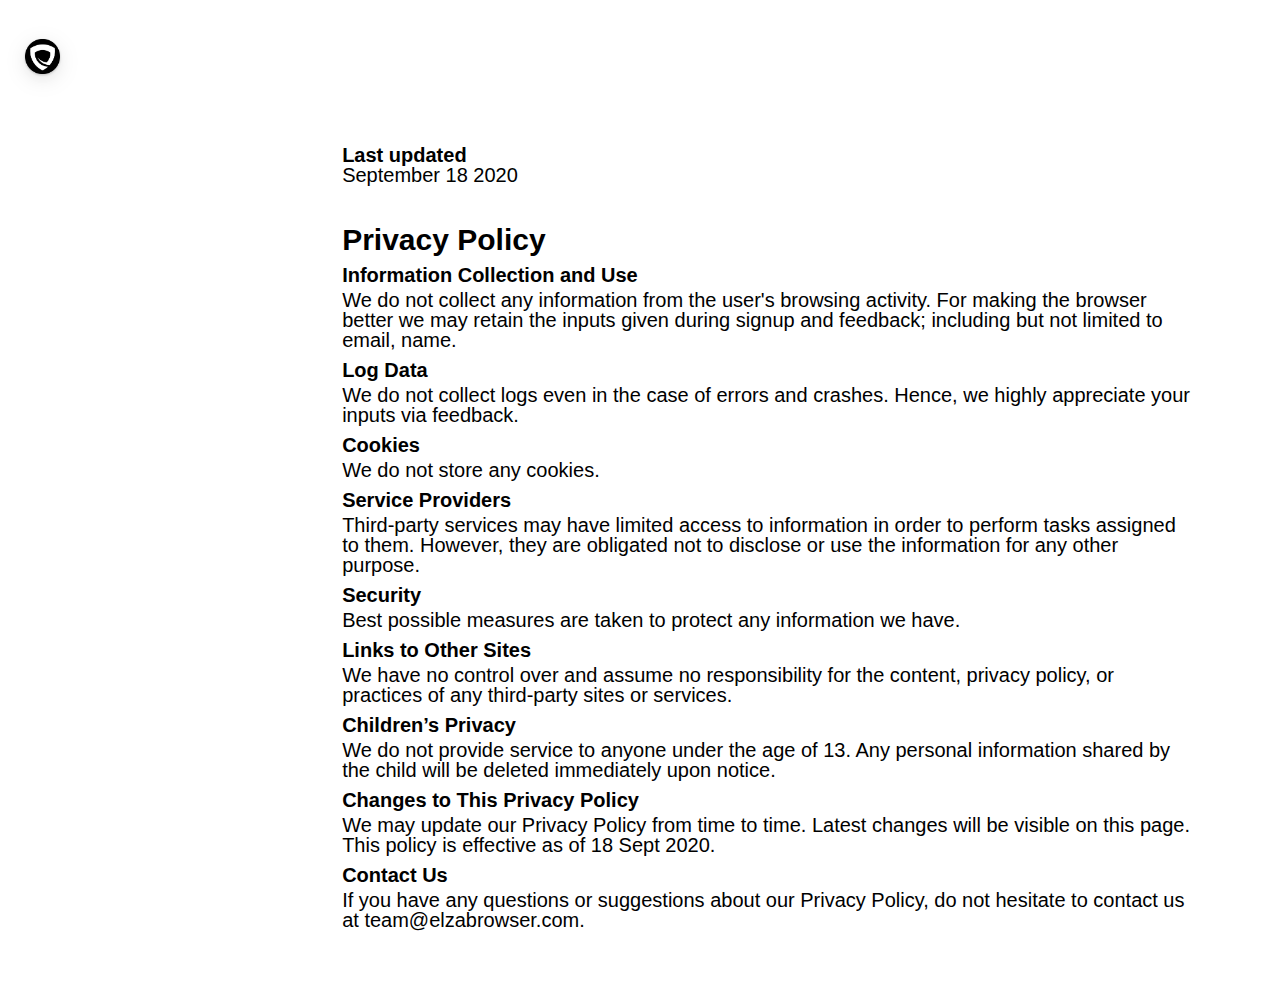
==== privacypolicy.html @ f08e011a "use webp, added privacy policy" ====
<!DOCTYPE html>
<html lang="en-us">

<head>
    <meta charset="utf-8">
    <meta http-equiv="x-ua-compatible" content="ie=edge">
    <meta name="viewport" content="width=device-width, initial-scale=1.0">
    <base target="_blank">

    <title class="pageTitle"></title>
    <meta name="description" content="Write a short tagline for your app.">

    <link rel="shortcut icon" href="">

    <!-- Smart App Banner -->

    <meta name="apple-itunes-app" content="app-id=1234793120">


    <link rel="stylesheet" href="https://use.fontawesome.com/releases/v5.6.3/css/all.css"
        integrity="sha384-UHRtZLI+pbxtHCWp1t77Bi1L4ZtiqrqD80Kn4Z8NTSRyMA2Fd33n5dQ8lWUE00s/" crossorigin="anonymous">
    <link rel="stylesheet" href="./assets/styles/main.css">
    <style>
        h4 {
            margin-bottom: 5px;
            margin-top: 10px;
        }
    </style>
</head>

<body class="subPageBody">
    <div class="headerBackground subPageHeaderBackground">
        <div class="container subPageContainer">
            <header>
                <div class="logo">
                    <div class="appIconShadow">


                        <a href="../" target="_self"><img class="headerIcon" src="./assets/elza-circle.webp"></a>

                        <div class="divider"></div>
                    </div>
                    <p class="headerName"></p>
                </div>
                <nav class="scroll">
                    <ul>

                    </ul>
                </nav>
            </header>
            <article class="page markdown-body">
                <p><strong>Last updated</strong><br />
                    September 18 2020</p>
                <br>
                <br>
                <h1 id="privacy-policy">Privacy Policy</h1>
                <h4> Information Collection and Use</h4>
                We do not collect any information from the user's browsing activity. For making the browser better we
                may retain the inputs given during signup and feedback; including but not limited to email, name.

                <h4> Log Data</h4>
                We do not collect logs even in the case of errors and crashes. Hence, we highly appreciate your inputs
                via feedback.

                <h4> Cookies</h4>
                We do not store any cookies.

                <h4> Service Providers</h4>
                Third-party services may have limited access to information in order to perform tasks assigned to them.
                However, they are obligated not to disclose or use the information for any other purpose.

                <h4> Security</h4>
                Best possible measures are taken to protect any information we have.

                <h4> Links to Other Sites</h4>
                We have no control over and assume no responsibility for the content, privacy policy, or practices of
                any third-party sites or services.

                <h4> Children’s Privacy</h4>
                We do not provide service to anyone under the age of 13. Any personal information shared by the child
                will be deleted immediately upon notice.

                <h4> Changes to This Privacy Policy</h4>
                We may update our Privacy Policy from time to time. Latest changes will be visible on this page. This
                policy is effective as of 18 Sept 2020.

                <h4> Contact Us</h4>
                If you have any questions or suggestions about our Privacy Policy, do not hesitate to contact us at
                team@elzabrowser.com.

            </article>
        </div>
        <script src="https://ajax.googleapis.com/ajax/libs/jquery/3.1.0/jquery.min.js"></script>




    </div>
</body>

</html>
---- assets/styles/main.css ----
html {
  font-size: 62.5%;
  line-height: 1;
}
body {
  font-size: 2rem;
  font-family: 'Roboto', sans-serif;
  letter-spacing: 5%;
  background-color: #fff;
}
.subPageBody {
  background-color: #fff;
}
h1 {
  font-size: 3rem;
}
h2 {
  font-size: 18px;
}
h3 {
  font-size: 2rem;
}
body {
  -webkit-font-smoothing: antialiased;
  -moz-osx-font-smoothing: grayscale;
  background-color: #fff;
}
a:link,
a:hover,
a:visited,
a:active {
  color: #1d63ea;
  text-decoration: none;
}
*,
*::before,
*::after {
  -webkit-box-sizing: border-box;
  -moz-box-sizing: border-box;
  box-sizing: border-box;
  margin: 0;
  padding: 0;
}
.imageWrapper {
  height: 600px;
  background: linear-gradient(rgba(29, 31, 32, 0.7), rgba(0, 0, 0, 0.9)),
    url('../background.webp');
  background-repeat: no-repeat;
  background-size: cover;
  background-position: top;
  border-radius: 0px 0px 40px 40px;
}
.headerBackground {
  height: 90px;
  background-color: rgba(0, 0, 0, 0.1);
}
@media only screen and (max-width: 768px) {
  .headerBackground {
    height: 80px;
  }
}
.subPageHeaderBackground {
  background-color: #fff;
}
.container {
  display: grid;
  margin: auto;
  max-width: 1230px;
  grid-template-columns: repeat(7, 1fr);
  grid-template-rows: 115px 600px auto auto;
  grid-column-gap: 30px;
  grid-template-areas: 'h h h h h h h h h h h h' 'p p p p p i i i i i i i' 'c c c c c c c c c c c c' 'f f f f f f f f f f f f';
}
.subPageContainer {
  grid-template-rows: 115px auto auto auto;
  background-color: #fff;
}
@media only screen and (max-width: 768px) {
  .container {
    grid-template-rows: 80px 811px auto auto;
  }
}
@media only screen and (max-width: 992px) {
  .container {
    grid-column-gap: 0px;
    grid-template-columns: 1;
    grid-template-rows: 115px auto auto auto auto;
    grid-template-areas: 'h h h h h h h h h h h h' 'i i i i i i i i i i i i' 'p p p p p p p p p p p p' 'c c c c c c c c c c c c' 'f f f f f f f f f f f f';
  }
}
.page {
  margin-top: 30px;
  margin-bottom: 70px;
  grid-column: 3/11;
}
@media only screen and (max-width: 768px) {
  .page {
    margin-top: 30px;
    margin-bottom: 70px;
    grid-column: 1/-1;
  }
}
header {
  grid-area: h;
  display: flex;
  margin-right: -15px;
}
.headerName {
  font-weight: 500;
}
.logo {
  display: flex;
  justify-content: flex-start;
  align-items: center;
  height: 115px;
  margin-right: 30px;
}
.logo > p {
  font-size: 18px;
  color: #fff;
  white-space: nowrap;
  display: flex;
  font-weight: 500;
  margin-left: 15px;
  margin-bottom: 0;
}
@media only screen and (max-width: 768px) {
  .logo {
    height: 80px;
    margin-right: 0px;
  }
  .logo > p {
    display: none;
  }
}
.headerIcon {
  width: 35px;
  height: 35px;
}
@media only screen and (max-width: 768px) {
  .divider {
    position: relative;
    min-width: 1px;
    max-width: 1px;
    background-color: rgba(127, 127, 127, 0.2);
    display: inline-block;
    margin-left: 15px;
  }
}
.scroll {
  display: flex;
  width: 100%;
  align-items: center;
  justify-content: flex-end;
  height: 115px;
  white-space: nowrap;
  overflow-x: auto;
  overflow-y: hidden;
  -webkit-overflow-scrolling: touch;
  -ms-overflow-style: -ms-autohiding-scrollbar;
}
@media only screen and (max-width: 768px) {
  .scroll {
    height: 80px;
    padding-top: 100px;
    padding-bottom: 100px;
    margin-top: -60px;
    justify-content: flex-start;
  }
}
.scroll::-webkit-scrollbar {
  display: none;
}
nav > ul {
  color: #fff;
  display: flex;
  list-style-type: none;
}
nav > ul li {
  padding-left: 30px;
}
@media only screen and (max-width: 768px) {
  nav > ul li {
    padding-left: 20px;
  }
}
nav > ul li:first-child {
  padding-left: 0px;
  padding-left: 15px;
}
nav > ul li:last-child {
  padding-right: 15px;
}
nav > ul li a:link,
nav > ul li a:visited {
  text-decoration: none;
  color: rgba(255, 255, 255, 0.6);
}
nav > ul li a:hover,
nav > ul li a:active {
  text-decoration: none;
  color: #fff;
}
.subPageHeaderBackground .logo > p {
  color: #000;
}
.subPageHeaderBackground nav > ul li a:link,
.subPageHeaderBackground nav > ul li a:visited {
  color: rgba(0, 0, 0, 0.6);
}
.subPageHeaderBackground nav > ul li a:hover,
.subPageHeaderBackground nav > ul li a:active {
  color: #000;
}
.appInfo {
  grid-area: i;
  display: flex;
  flex-wrap: wrap;
  padding-top: 67px;
  align-content: flex-start;
}
@media only screen and (min-width: 992px) {
  .appInfo {
    padding-left: 20px;
  }
}
@media only screen and (max-width: 992px) {
  .appInfo {
    padding-top: 50px;
    justify-content: center;
  }
}
.appIconShadow {
  display: flex;
  filter: drop-shadow(0px 5px 10px rgba(0, 0, 0, 0.1))
    drop-shadow(0px 1px 1px rgba(0, 0, 0, 0.2));
}
.appIconLarge {
  width: 80px;
  height: 80px;
  /*   -webkit-clip-path: url(#shape120);
  clip-path: url(#shape120); */
}
.appNamePriceContainer {
  display: flex;
  flex: 0 1 auto;
  flex-direction: column;
  align-items: start;
  justify-content: center;
  margin-left: 30px;
}
.appName {
  color: #fff;
  font-weight: 500;
  font-size: 30px;
  margin-bottom: 0;
}
.appPrice {
  color: #fff;
  font-weight: 300;
  margin-top: 5px;
  margin-bottom: 0;
}
@media only screen and (max-width: 768px) {
  .appNamePriceContainer {
    width: 100%;
    margin-left: 0px;
    align-items: center;
    justify-content: center;
  }
  .appName {
    font-size: 30px;
    margin-top: 30px;
    text-align: center;
  }
  .appPrice {
    margin-top: 13px;
    text-align: center;
    margin-top: 5px;
    margin-bottom: 0;
  }
}
.appDescriptionContainer {
  font-size: 1.8rem;
  font-weight: 100;
  width: 100%;
  align-items: flex-start;
  margin-top: 45px;
  flex: 0 1 auto;
  line-height: 1.5;
}
.appDescriptionContainer1 {
  font-size: 2rem;
  font-weight: normal;
  width: 100%;
  align-items: flex-start;
  flex: 0 1 auto;
  line-height: 1.5;
}
.appDescription {
  font-size: 22px;
  color: #fff;
  font-weight: 300;
  /*   text-align: center;
 */
}
@media only screen and (max-width: 992px) {
  .appDescription {
    font-size: 18px;
    font-weight: 300;

    text-align: center;
  }
  .earlyaccess {
    text-align: center;
  }
}
.downloadButtonsContainer {
  display: inline-block;
  margin-top: 42px;
  filter: drop-shadow(0px 5px 10px rgba(0, 0, 0, 0.1))
    drop-shadow(0px 1px 1px rgba(0, 0, 0, 0.2));
}
@media only screen and (max-width: 992px) {
  .downloadButtonsContainer {
    text-align: center;
  }
}
.playStore {
  height: 75px;
  margin-right: 24px;
}
@media only screen and (max-width: 992px) {
  .playStore {
    margin-right: 24px;
    margin-bottom: 0px;
  }
}
@media only screen and (max-width: 528px) {
  .playStore {
    margin-right: 0px;
    margin-bottom: 24px;
  }
}
.appStore {
  height: 75px;
}
.iphonePreview {
  grid-area: p;
  background-image: url('assets/black.png');
  background-size: 400px auto;
  background-repeat: no-repeat;
  margin-top: 30px;
}
.iphoneScreen {
  width: 100%;
  margin-right: 30px;
  margin-top: 30px;
}
.videoContainer {
  width: 349px;
  height: 755px;
  -webkit-clip-path: url(#screenMask);
  clip-path: url(#screenMask);
  margin-left: 26px;
  margin-top: 23px;
}
.videoContainer > video {
  width: 349px;
  height: 755px;
}
@media only screen and (max-width: 1070px) {
  .iphonePreview {
    background-size: 370px auto;
  }
  .iphoneScreen {
    width: 100%;
    margin: 0;
  }
  .videoContainer {
    width: 322px;
    height: 698px;
    margin-left: 24px;
    margin-top: 22px;
  }
  .videoContainer > video {
    width: 322px;
    height: 698px;
  }
}
@media only screen and (max-width: 992px) {
  .iphonePreview {
    display: flex;
    background-size: 260px auto;
    background-position: center 0;
    margin-top: 47px;
    justify-content: center;
    padding-bottom: 75px;
  }
  .iphoneScreen {
    width: 100%;
    margin: 0;
  }
  .videoContainer {
    width: 226px;
    height: 488px;
    margin-left: 0px;
    margin-top: 17px;
  }
  .videoContainer > video {
    width: 226px;
    height: 488px;
  }
}
.features {
  grid-area: c;
  display: flex;
  flex: 0 1 auto;
  align-content: flex-start;
  justify-content: flex-start;
  flex-grow: 1;
  flex-wrap: wrap;
  margin-top: 93px;
}
.feature {
  display: flex;
  padding-top: 63px;
  padding-left: 15px;
  padding-right: 15px;
  width: calc(100% / 3);
}
.feature:nth-child(-n + 3) {
  padding-top: 0px;
}
.feature:nth-child(3n) {
  padding-right: 0px;
}
.feature:nth-child(3n + 1) {
  padding-left: 0px;
}
.iconBack {
  color: #e6e6e6;
}
.iconTop {
  color: #1d63ea;
}
.socialIconBack {
  color: #e6e6e6;
}
.socialIconTop {
  color: #666;
}
.featureText {
  margin-left: 18px;
}
.featureText > h3 {
  color: #000;
}
.featureText > p {
  color: #666;
  margin-top: 8px;
  line-height: 1.5;
  font-weight: 300;
}
@media only screen and (max-width: 992px) {
  .features {
    flex-grow: 1;
    flex-direction: row;
    flex-wrap: wrap;
    margin-top: 11px;
  }
  .feature {
    display: flex;
    padding-top: 41px;
    padding-left: 15px;
    padding-right: 15px;
    width: 100%;
  }
  .feature:nth-child(-n + 3) {
    padding-top: 41px;
  }
  .feature:nth-child(1) {
    padding-top: 0px;
  }
  .feature:nth-child(3n) {
    padding-right: 15px;
  }
  .feature:nth-child(3n + 1) {
    padding-left: 15px;
  }
}
@media only screen and (max-width: 375px) {
  .features {
    flex-grow: 1;
    flex-direction: row;
    flex-wrap: wrap;
    margin-top: 11px;
  }
  .feature {
    display: flex;
    padding-top: 41px;
    padding-left: 0px;
    padding-right: 0px;
    width: 100%;
  }
  .feature:nth-child(-n + 3) {
    padding-top: 41px;
  }
  .feature:nth-child(1) {
    padding-top: 0px;
  }
  .feature:nth-child(3n) {
    padding-right: 0px;
  }
  .feature:nth-child(3n + 1) {
    padding-left: 0px;
  }
}
footer {
  grid-area: f;
  display: flex;
  flex-wrap: wrap;
  justify-content: center;
}
.footerText {
  color: #666;
  display: block;
  line-height: 1.5;
  width: 100%;
  text-align: center;
  padding-top: 30px;
  padding-bottom: 30px;
}
.footerIcons {
  padding-bottom: 30px;
  display: flex;
  flex: 0 0 100%;
  justify-content: center;
}
.footerLinks {
  display: flex;
  text-align: center;
  padding-bottom: 70px;
}
.footerLinks a {
  margin-right: 30px;
}
.footerLinks a:last-child {
  margin-right: 0px;
}
@media only screen and (max-width: 768px) {
  .footerLinks {
    flex-direction: column;
  }
  .footerLinks a {
    justify-content: stretch;
    margin-right: 0px;
    margin-top: 20px;
  }
  .footerLinks a:first-child {
    margin-top: 0px;
  }
}
@media only screen and (max-width: 992px) {
  .footerText {
    color: #666;
    display: block;
    line-height: 1.5;
    width: 100%;
    text-align: center;
    padding-top: 54px;
    padding-bottom: 61px;
  }
  .footerIcons {
    padding-bottom: 70px;
    display: flex;
  }
}
.hidden {
  display: none;
}
/*****************************************/

.download {
  color: floralwhite !important;
  width: 100px;
  height: 50px;
  font-size: 25px;
  border-radius: 7px;
  background-color: rgba(0, 0, 0, 0.7);
}
.search-container {
  background-color: #fff;
  position: relative;
  border-radius: 34px;
  padding: 3px 50px 3px 10px;
  border: 0px solid red;
}
.emailerror {
  border: 2px solid red;
}
.search-box {
  background-color: transparent;
  outline: none;
  height: 30px;
  font-size: 12px;
  border: 0;
  width: 100%;
  letter-spacing: 2px;
  padding-left: 10px;
  padding-right: 110px;
}
.search-button {
  font-weight: 100;
  font-size: 12px;
  position: absolute;
  right: 4px;
  top: 4px;
  letter-spacing: 2px;
  background-color: rgb(0, 0, 0);
  border-radius: 50px;
  border: 0;
  color: #fff;
  width: 130px;
  height: 32px;
  outline: none !important;
}
button:focus {
  outline: none !important;
}
.os {
  color: floralwhite;
  letter-spacing: 1px;
  font-size: 10px;
  font-weight: 300;
  text-align: center;
  margin-top: 5px;
  font-family: 'Roboto';
}
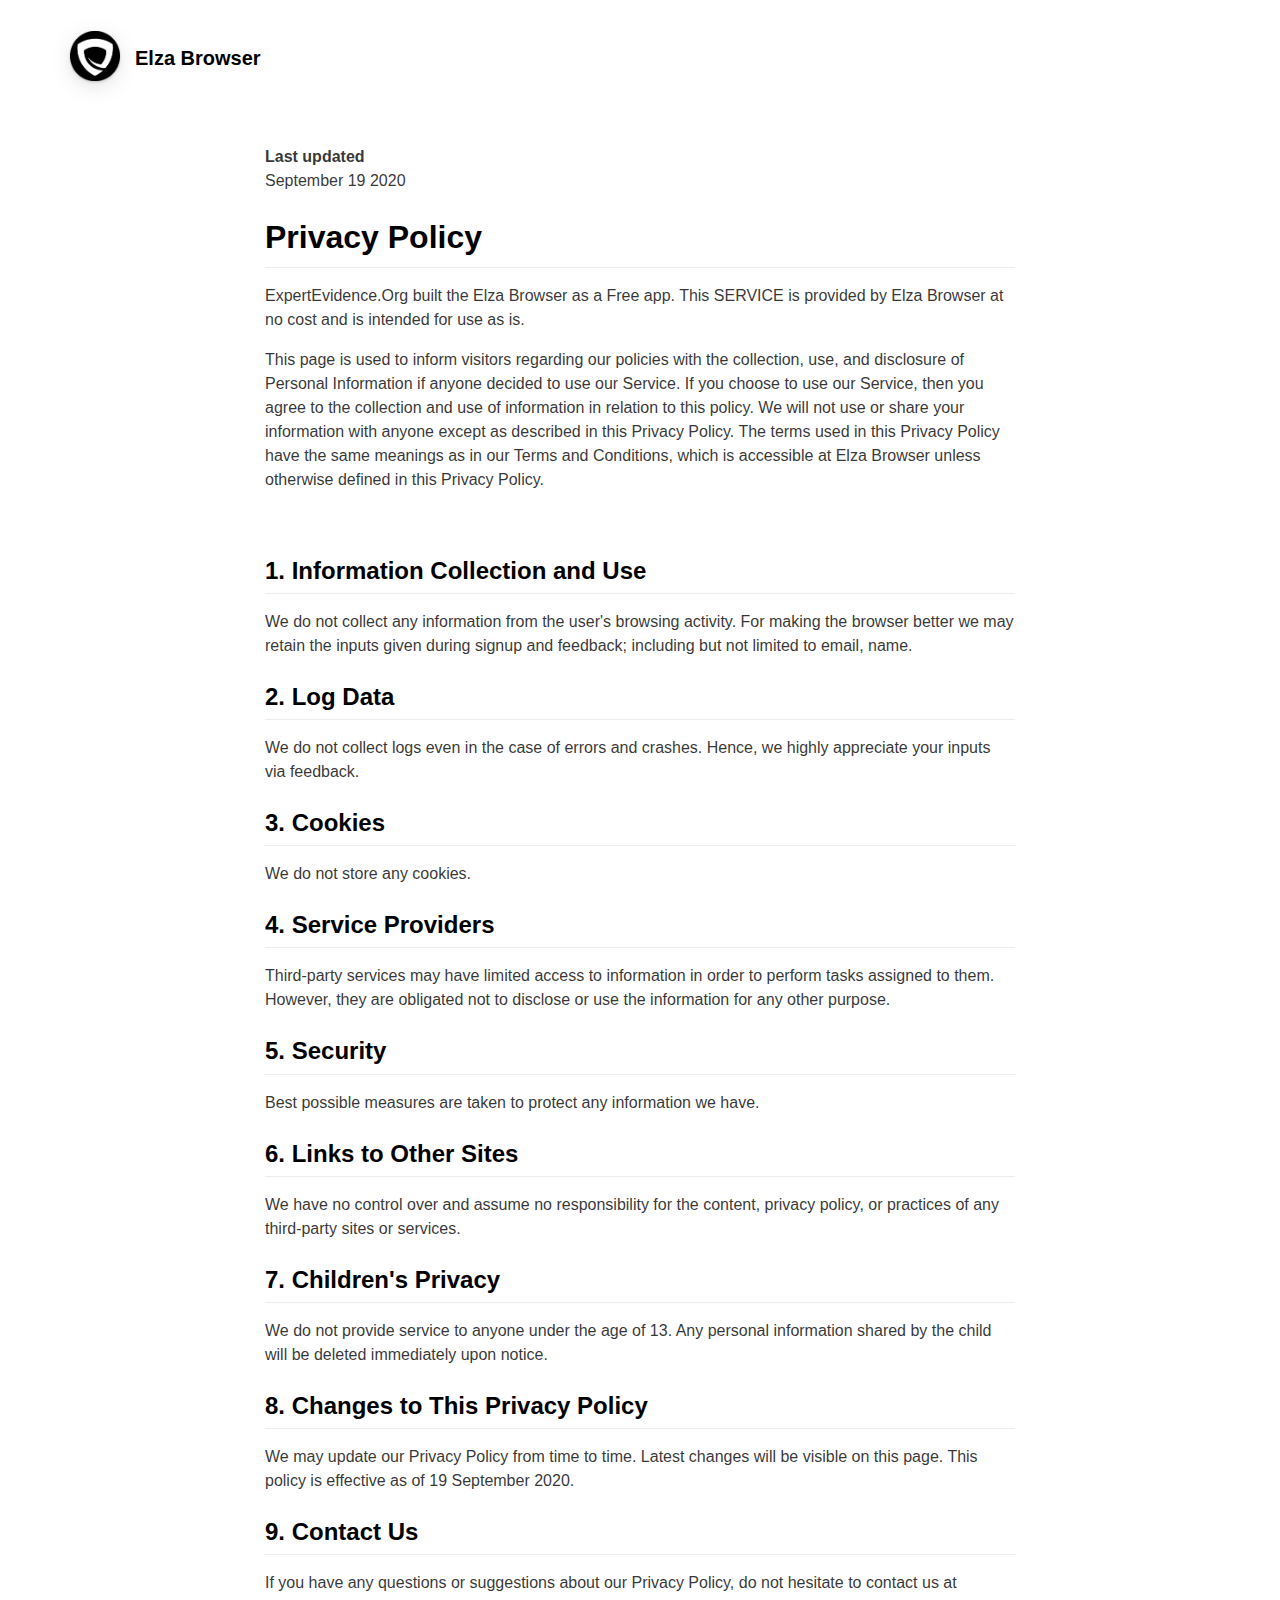
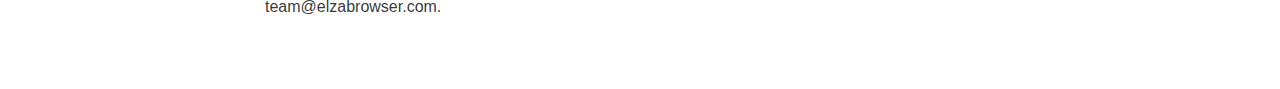
==== commit c1049ad5: "added privacy policy" ====
--- a/privacypolicy.html
+++ b/privacypolicy.html
@@ -1,31 +1,379 @@
 <!DOCTYPE html>
-<html lang="en-us">
+<html style lang="en-us">
 
 <head>
     <meta charset="utf-8">
     <meta http-equiv="x-ua-compatible" content="ie=edge">
     <meta name="viewport" content="width=device-width, initial-scale=1.0">
-    <base target="_blank">
-
-    <title class="pageTitle"></title>
+    <title class="pageTitle">Elza Browser</title>
     <meta name="description" content="Write a short tagline for your app.">
-
-    <link rel="shortcut icon" href="">
-
     <!-- Smart App Banner -->
-
     <meta name="apple-itunes-app" content="app-id=1234793120">
-
-
-    <link rel="stylesheet" href="https://use.fontawesome.com/releases/v5.6.3/css/all.css"
-        integrity="sha384-UHRtZLI+pbxtHCWp1t77Bi1L4ZtiqrqD80Kn4Z8NTSRyMA2Fd33n5dQ8lWUE00s/" crossorigin="anonymous">
-    <link rel="stylesheet" href="./assets/styles/main.css">
     <style>
-        h4 {
-            margin-bottom: 5px;
-            margin-top: 10px;
+        @keyframes fa-spin {
+            0% {
+                transform: rotate(0deg)
+            }
+
+            to {
+                transform: rotate(1turn)
+            }
         }
     </style>
+    <style></style>
+    <style></style>
+    <style>
+        html {
+            font-size: 62.5%;
+            font-family: -apple-system, BlinkMacSystemFont, "Segoe UI", Roboto, Helvetica, Arial, sans-serif, "Apple Color Emoji", "Segoe UI Emoji", "Segoe UI Symbol";
+            line-height: 1
+        }
+
+        body {
+            font-size: 2rem
+        }
+
+        .subPageBody {
+            background-color: #fff
+        }
+
+        body {
+            -webkit-font-smoothing: antialiased;
+            -moz-osx-font-smoothing: grayscale
+        }
+
+        a:link,
+        a:hover,
+        a:visited,
+        a:active {
+            color: #1d63ea;
+            text-decoration: none
+        }
+
+        *,
+        *::before,
+        *::after {
+            -webkit-box-sizing: border-box;
+            -moz-box-sizing: border-box;
+            box-sizing: border-box;
+            margin: 0;
+            padding: 0
+        }
+
+        .headerBackground {
+            height: 115px
+        }
+
+        @media only screen and (max-width:768px) {
+            .headerBackground {
+                height: 80px
+            }
+        }
+
+        .subPageHeaderBackground {
+            background-color: #fff
+        }
+
+        .container {
+            display: grid;
+            margin: auto;
+            max-width: 1170px;
+            padding-left: 15px;
+            padding-right: 15px;
+            grid-template-columns: repeat(12, 1fr);
+            grid-column-gap: 30px;
+            grid-template-areas: "h h h h h h h h h h h h""p p p p p i i i i i i i""c c c c c c c c c c c c""f f f f f f f f f f f f"
+        }
+
+        .subPageContainer {
+            grid-template-rows: 115px auto auto auto;
+            background-color: #fff
+        }
+
+        @media only screen and (max-width:768px) {
+            .container {
+                grid-template-rows: 80px 811px auto auto
+            }
+        }
+
+        @media only screen and (max-width:992px) {
+            .container {
+                grid-column-gap: 0px;
+                grid-template-rows: 115px auto auto auto auto;
+                grid-template-areas: "h h h h h h h h h h h h""i i i i i i i i i i i i""p p p p p p p p p p p p""c c c c c c c c c c c c""f f f f f f f f f f f f"
+            }
+        }
+
+        .page {
+            margin-top: 30px;
+            margin-bottom: 70px;
+            grid-column: 3/11
+        }
+
+        @media only screen and (max-width:768px) {
+            .page {
+                margin-top: 30px;
+                margin-bottom: 70px;
+                grid-column: 1/-1
+            }
+        }
+
+        header {
+            grid-area: h;
+            display: flex;
+            margin-right: -15px
+        }
+
+        .logo {
+            display: flex;
+            justify-content: flex-start;
+            align-items: center;
+            height: 115px;
+            margin-right: 30px
+        }
+
+        .logo>p {
+            white-space: nowrap;
+            display: flex;
+            font-weight: bold;
+            margin-left: 15px
+        }
+
+        @media only screen and (max-width:768px) {
+            .logo {
+                height: 80px;
+                margin-right: 0px
+            }
+
+            .logo>p {
+                display: none
+            }
+        }
+
+        .headerIcon {
+            width: 50px;
+            height: 50px;
+            -webkit-clip-path: url(#shape);
+            clip-path: url(#shape)
+        }
+
+        @media only screen and (max-width:768px) {
+            .divider {
+                position: relative;
+                min-width: 1px;
+                max-width: 1px;
+                background-color: rgba(127, 127, 127, 0.2);
+                display: inline-block;
+                margin-left: 15px
+            }
+        }
+
+        .scroll {
+            display: flex;
+            width: 100%;
+            align-items: center;
+            justify-content: flex-end;
+            height: 115px;
+            white-space: nowrap;
+            overflow-x: auto;
+            overflow-y: hidden;
+            -webkit-overflow-scrolling: touch;
+            -ms-overflow-style: -ms-autohiding-scrollbar
+        }
+
+        @media only screen and (max-width:768px) {
+            .scroll {
+                height: 80px;
+                padding-top: 100px;
+                padding-bottom: 100px;
+                margin-top: -60px;
+                justify-content: flex-start
+            }
+        }
+
+        .scroll::-webkit-scrollbar {
+            display: none
+        }
+
+        nav>ul {
+            color: #fff;
+            display: flex;
+            list-style-type: none
+        }
+
+        nav>ul li {
+            padding-left: 30px
+        }
+
+        @media only screen and (max-width:768px) {
+            nav>ul li {
+                padding-left: 20px
+            }
+        }
+
+        nav>ul li:first-child {
+            padding-left: 0px;
+            padding-left: 15px
+        }
+
+        nav>ul li:last-child {
+            padding-right: 15px
+        }
+
+        nav>ul li a:link,
+        nav>ul li a:visited {
+            text-decoration: none;
+            color: rgba(255, 255, 255, 0.6)
+        }
+
+        nav>ul li a:hover,
+        nav>ul li a:active {
+            text-decoration: none;
+            color: #fff
+        }
+
+        .subPageHeaderBackground .logo>p {
+            color: #000
+        }
+
+        .subPageHeaderBackground nav>ul li a:link,
+        .subPageHeaderBackground nav>ul li a:visited {
+            color: rgba(0, 0, 0, 0.6)
+        }
+
+        .subPageHeaderBackground nav>ul li a:hover,
+        .subPageHeaderBackground nav>ul li a:active {
+            color: #000
+        }
+
+        .appIconShadow {
+            display: flex;
+            filter: drop-shadow(0px 5px 10px rgba(0, 0, 0, 0.1)) drop-shadow(0px 1px 1px rgba(0, 0, 0, 0.2))
+        }
+
+        .markdown-body h1,
+        .markdown-body h2,
+        .markdown-body h3 {
+            color: #000
+        }
+
+        .markdown-body {
+            -ms-text-size-adjust: 100%;
+            -webkit-text-size-adjust: 100%;
+            color: rgba(0, 0, 0, 0.8);
+            font-family: -apple-system, BlinkMacSystemFont, "Segoe UI", Roboto, Helvetica, Arial, sans-serif, "Apple Color Emoji", "Segoe UI Emoji", "Segoe UI Symbol";
+            font-size: 16px;
+            line-height: 1.5;
+            word-wrap: break-word
+        }
+
+        .markdown-body h1 {
+            margin: .67em 0
+        }
+
+        .markdown-body * {
+            box-sizing: border-box
+        }
+
+        .markdown-body strong {
+            font-weight: 600
+        }
+
+        .markdown-body table {
+            border-collapse: collapse;
+            border-spacing: 0
+        }
+
+        .markdown-body:before {
+            content: "";
+            display: table
+        }
+
+        .markdown-body:after {
+            clear: both;
+            content: "";
+            display: table
+        }
+
+        .markdown-body>:first-child {
+            margin-top: 0 !important
+        }
+
+        .markdown-body>:last-child {
+            margin-bottom: 0 !important
+        }
+
+        .markdown-body ol,
+        .markdown-body p,
+        .markdown-body table,
+        .markdown-body ul {
+            margin-bottom: 16px;
+            margin-top: 0
+        }
+
+        .markdown-body h1,
+        .markdown-body h2,
+        .markdown-body h3 {
+            font-weight: 600;
+            line-height: 1.25;
+            margin-bottom: 16px;
+            margin-top: 24px
+        }
+
+        .markdown-body h1 {
+            font-size: 2em
+        }
+
+        .markdown-body h1,
+        .markdown-body h2 {
+            border-bottom: 1px solid #eaecef;
+            padding-bottom: .3em
+        }
+
+        .markdown-body h2 {
+            font-size: 1.5em
+        }
+
+        .markdown-body h3 {
+            font-size: 1.25em
+        }
+
+        .markdown-body ol,
+        .markdown-body ul {
+            padding-left: 2em
+        }
+
+        .markdown-body li+li {
+            margin-top: .25em
+        }
+
+        .markdown-body table {
+            display: block;
+            overflow: auto;
+            width: 100%
+        }
+
+        .markdown-body table th {
+            font-weight: 600
+        }
+
+        .markdown-body table td,
+        .markdown-body table th {
+            border: 1px solid #dfe2e5;
+            padding: 6px 13px
+        }
+
+        .markdown-body table tr {
+            background-color: #fff;
+            border-top: 1px solid #c6cbd1
+        }
+
+        .markdown-body table tr:nth-child(2n) {
+            background-color: #f6f8fa
+        }
+    </style>
+    <link rel="shortcut icon" href="./assets/elza-circle.webp">
+    <link rel="canonical" href="https://emilbaehr.github.io/automatic-app-landing-page/privacypolicy/">
 </head>
 
 <body class="subPageBody">
@@ -34,67 +382,75 @@
             <header>
                 <div class="logo">
                     <div class="appIconShadow">
-
-
-                        <a href="../" target="_self"><img class="headerIcon" src="./assets/elza-circle.webp"></a>
-
+                        <svg width="0" height="0">
+                            <defs>
+                                <clippath id="shape">
+                                    <path id="shape" class="cls-1"
+                                        d="M6181.23,233.709v-1.792c0-.5-0.02-1-0.02-1.523a24.257,24.257,0,0,0-.28-3.3,11.207,11.207,0,0,0-1.04-3.132,10.683,10.683,0,0,0-1.95-2.679,10.384,10.384,0,0,0-2.68-1.943,10.806,10.806,0,0,0-3.13-1.038,19.588,19.588,0,0,0-3.3-.285c-0.5-.017-1-0.017-1.52-0.017h-22.39c-0.51,0-1.01.017-1.53,0.017a24.041,24.041,0,0,0-3.3.285,11.009,11.009,0,0,0-3.13,1.038,10.491,10.491,0,0,0-4.62,4.622,10.893,10.893,0,0,0-1.04,3.132,19.2,19.2,0,0,0-.28,3.3c-0.02.5-.02,1-0.02,1.523v22.392c0,0.5.02,1,.02,1.524a24.257,24.257,0,0,0,.28,3.3,10.9,10.9,0,0,0,1.04,3.132,10.491,10.491,0,0,0,4.62,4.622,11.04,11.04,0,0,0,3.13,1.038,19.891,19.891,0,0,0,3.3.285c0.51,0.017,1.01.017,1.53,0.017h22.39c0.5,0,1-.017,1.52-0.017a24.221,24.221,0,0,0,3.3-.285,10.836,10.836,0,0,0,3.13-1.038,10.408,10.408,0,0,0,2.68-1.943,10.683,10.683,0,0,0,1.95-2.679,11.217,11.217,0,0,0,1.04-3.132,20.257,20.257,0,0,0,.28-3.3c0.02-.5.02-1,0.02-1.524v-20.6h0Z"
+                                        transform="translate(-6131 -218)"></path>
+                                </clippath>
+                            </defs>
+                        </svg>
+                        <a href="https://emilbaehr.github.io/automatic-app-landing-page/" target="_self"><img
+                                class="headerIcon" src="./assets/elza-circle.webp"></a>
                         <div class="divider"></div>
                     </div>
-                    <p class="headerName"></p>
+                    <p class="headerName">Elza Browser</p>
                 </div>
                 <nav class="scroll">
                     <ul>
-
+                        <!--   <li><a href="https://emilbaehr.github.io/automatic-app-landing-page/changelog/"
+                                target="_self">What's New</a></li>
+                        <li><a href="https://emilbaehr.com/">Press Kit</a></li> -->
                     </ul>
                 </nav>
             </header>
             <article class="page markdown-body">
-                <p><strong>Last updated</strong><br />
-                    September 18 2020</p>
-                <br>
-                <br>
+                <p><strong>Last updated</strong><br>
+                    September 19 2020</p>
                 <h1 id="privacy-policy">Privacy Policy</h1>
-                <h4> Information Collection and Use</h4>
-                We do not collect any information from the user's browsing activity. For making the browser better we
-                may retain the inputs given during signup and feedback; including but not limited to email, name.
-
-                <h4> Log Data</h4>
-                We do not collect logs even in the case of errors and crashes. Hence, we highly appreciate your inputs
-                via feedback.
-
-                <h4> Cookies</h4>
-                We do not store any cookies.
-
-                <h4> Service Providers</h4>
-                Third-party services may have limited access to information in order to perform tasks assigned to them.
-                However, they are obligated not to disclose or use the information for any other purpose.
-
-                <h4> Security</h4>
-                Best possible measures are taken to protect any information we have.
-
-                <h4> Links to Other Sites</h4>
-                We have no control over and assume no responsibility for the content, privacy policy, or practices of
-                any third-party sites or services.
-
-                <h4> Children’s Privacy</h4>
-                We do not provide service to anyone under the age of 13. Any personal information shared by the child
-                will be deleted immediately upon notice.
-
-                <h4> Changes to This Privacy Policy</h4>
-                We may update our Privacy Policy from time to time. Latest changes will be visible on this page. This
-                policy is effective as of 18 Sept 2020.
-
-                <h4> Contact Us</h4>
-                If you have any questions or suggestions about our Privacy Policy, do not hesitate to contact us at
-                team@elzabrowser.com.
-
+                <p>ExpertEvidence.Org built the Elza Browser as a Free app. This SERVICE is provided by Elza Browser at
+                    no cost and is intended for use as is.</p>
+                <p>This page is used to inform visitors regarding our policies with the collection, use, and disclosure
+                    of Personal Information if anyone decided to use our Service.
+                    If you choose to use our Service, then you agree to the collection and use of information in
+                    relation to this policy. We will not use or share your information with anyone except as described
+                    in this Privacy Policy. The terms used in this Privacy Policy have the same meanings as in our Terms
+                    and Conditions, which is accessible at Elza Browser unless otherwise defined in this Privacy Policy.
+                </p>
+                <p><br></p>
+                <h2>1. Information Collection and Use</h2>
+                <p>We do not collect any information from the user's browsing activity. For making the browser better we
+                    may retain the inputs given during signup and feedback; including but not limited to email, name.
+                </p>
+                <!-- <h3 id="11-information-from-third-parties">1.1 Information from third parties</h3>
+                <ul>
+                    <li></li>
+                </ul> -->
+                <h2>2. Log Data</h2>
+                <p>We do not collect logs even in the case of errors and crashes. Hence, we highly appreciate your
+                    inputs via feedback.</p>
+                <h2>3. Cookies</h2>
+                <p>We do not store any cookies.</p>
+                <h2>4. Service Providers</h2>
+                <p>Third-party services may have limited access to information in order to perform tasks assigned to
+                    them. However, they are obligated not to disclose or use the information for any other purpose.</p>
+                <h2>5. Security</h2>
+                <p>Best possible measures are taken to protect any information we have.</p>
+                <h2>6. Links to Other Sites</h2>
+                <p>We have no control over and assume no responsibility for the content, privacy policy, or practices of
+                    any third-party sites or services.</p>
+                <h2>7. Children's Privacy</h2>
+                <p>We do not provide service to anyone under the age of 13. Any personal information shared by the child
+                    will be deleted immediately upon notice.</p>
+                <h2>8. Changes to This Privacy Policy</h2>
+                <p>We may update our Privacy Policy from time to time. Latest changes will be visible on this page. This
+                    policy is effective as of 19 September 2020.</p>
+                <h2>9. Contact Us</h2>
+                <p>If you have any questions or suggestions about our Privacy Policy, do not hesitate to contact us at
+                    team@elzabrowser.com.</p>
             </article>
         </div>
-        <script src="https://ajax.googleapis.com/ajax/libs/jquery/3.1.0/jquery.min.js"></script>
-
-
-
-
     </div>
 </body>
 
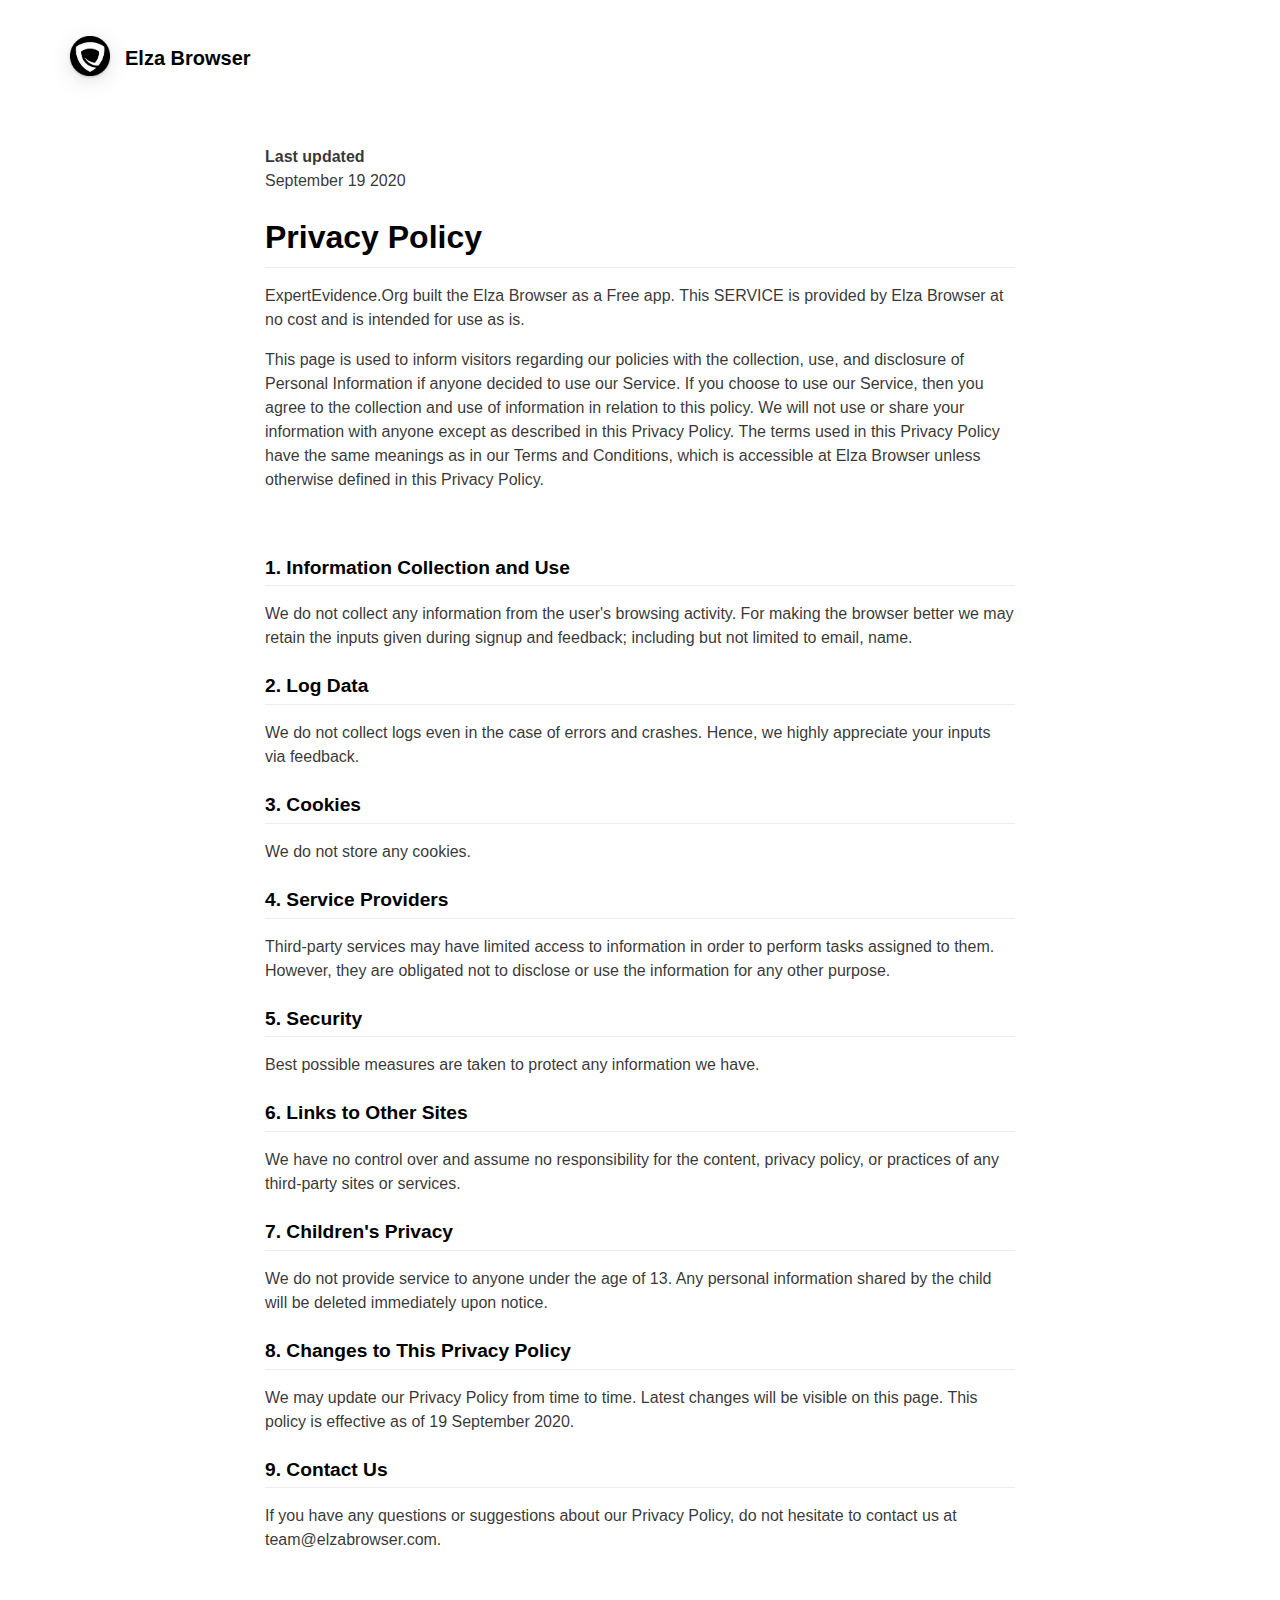
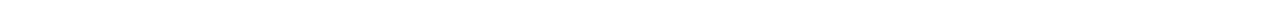
==== commit eb47e6cb: "added privacy policy" ====
--- a/privacypolicy.html
+++ b/privacypolicy.html
@@ -151,10 +151,8 @@
         }
 
         .headerIcon {
-            width: 50px;
-            height: 50px;
-            -webkit-clip-path: url(#shape);
-            clip-path: url(#shape)
+            width: 40px;
+            height: 40px;
         }
 
         @media only screen and (max-width:768px) {
@@ -331,7 +329,7 @@
         }
 
         .markdown-body h2 {
-            font-size: 1.5em
+            font-size: 1.2em
         }
 
         .markdown-body h3 {
@@ -373,7 +371,7 @@
         }
     </style>
     <link rel="shortcut icon" href="./assets/elza-circle.webp">
-    <link rel="canonical" href="https://emilbaehr.github.io/automatic-app-landing-page/privacypolicy/">
+    <link rel="canonical" href="/">
 </head>
 
 <body class="subPageBody">
@@ -391,17 +389,16 @@
                                 </clippath>
                             </defs>
                         </svg>
-                        <a href="https://emilbaehr.github.io/automatic-app-landing-page/" target="_self"><img
-                                class="headerIcon" src="./assets/elza-circle.webp"></a>
+                        <a href="/" target="_self"><img class="headerIcon" src="./assets/elza-circle.webp"></a>
                         <div class="divider"></div>
                     </div>
                     <p class="headerName">Elza Browser</p>
                 </div>
                 <nav class="scroll">
                     <ul>
-                        <!--   <li><a href="https://emilbaehr.github.io/automatic-app-landing-page/changelog/"
+                        <!--   <li><a href=""
                                 target="_self">What's New</a></li>
-                        <li><a href="https://emilbaehr.com/">Press Kit</a></li> -->
+                        <li><a href="">Press Kit</a></li> -->
                     </ul>
                 </nav>
             </header>
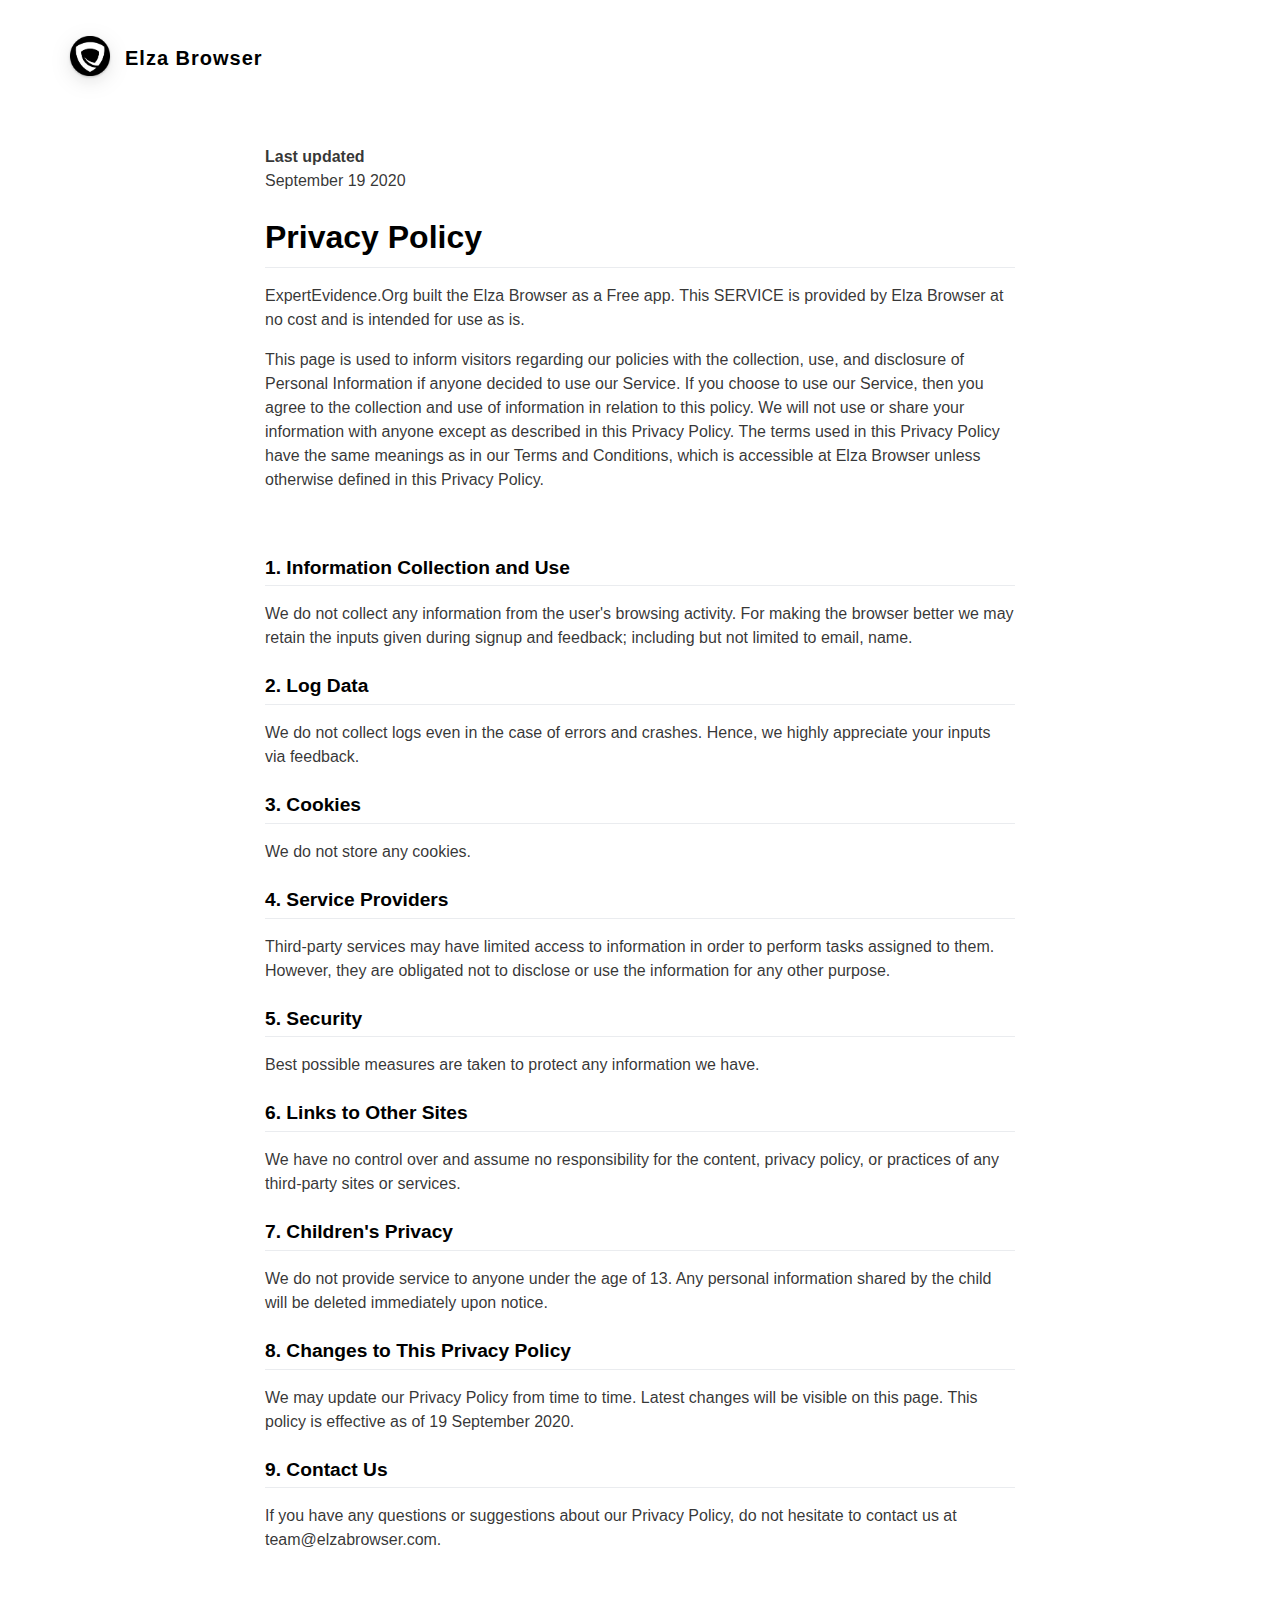
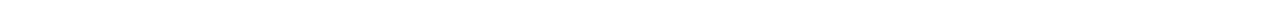
==== commit 9e57a023: "update sheet url, ui improvemets" ====
--- a/privacypolicy.html
+++ b/privacypolicy.html
@@ -392,7 +392,7 @@
                         <a href="/" target="_self"><img class="headerIcon" src="./assets/elza-circle.webp"></a>
                         <div class="divider"></div>
                     </div>
-                    <p class="headerName">Elza Browser</p>
+                    <p class="headerName" style="letter-spacing: 1px;">Elza Browser</p>
                 </div>
                 <nav class="scroll">
                     <ul>
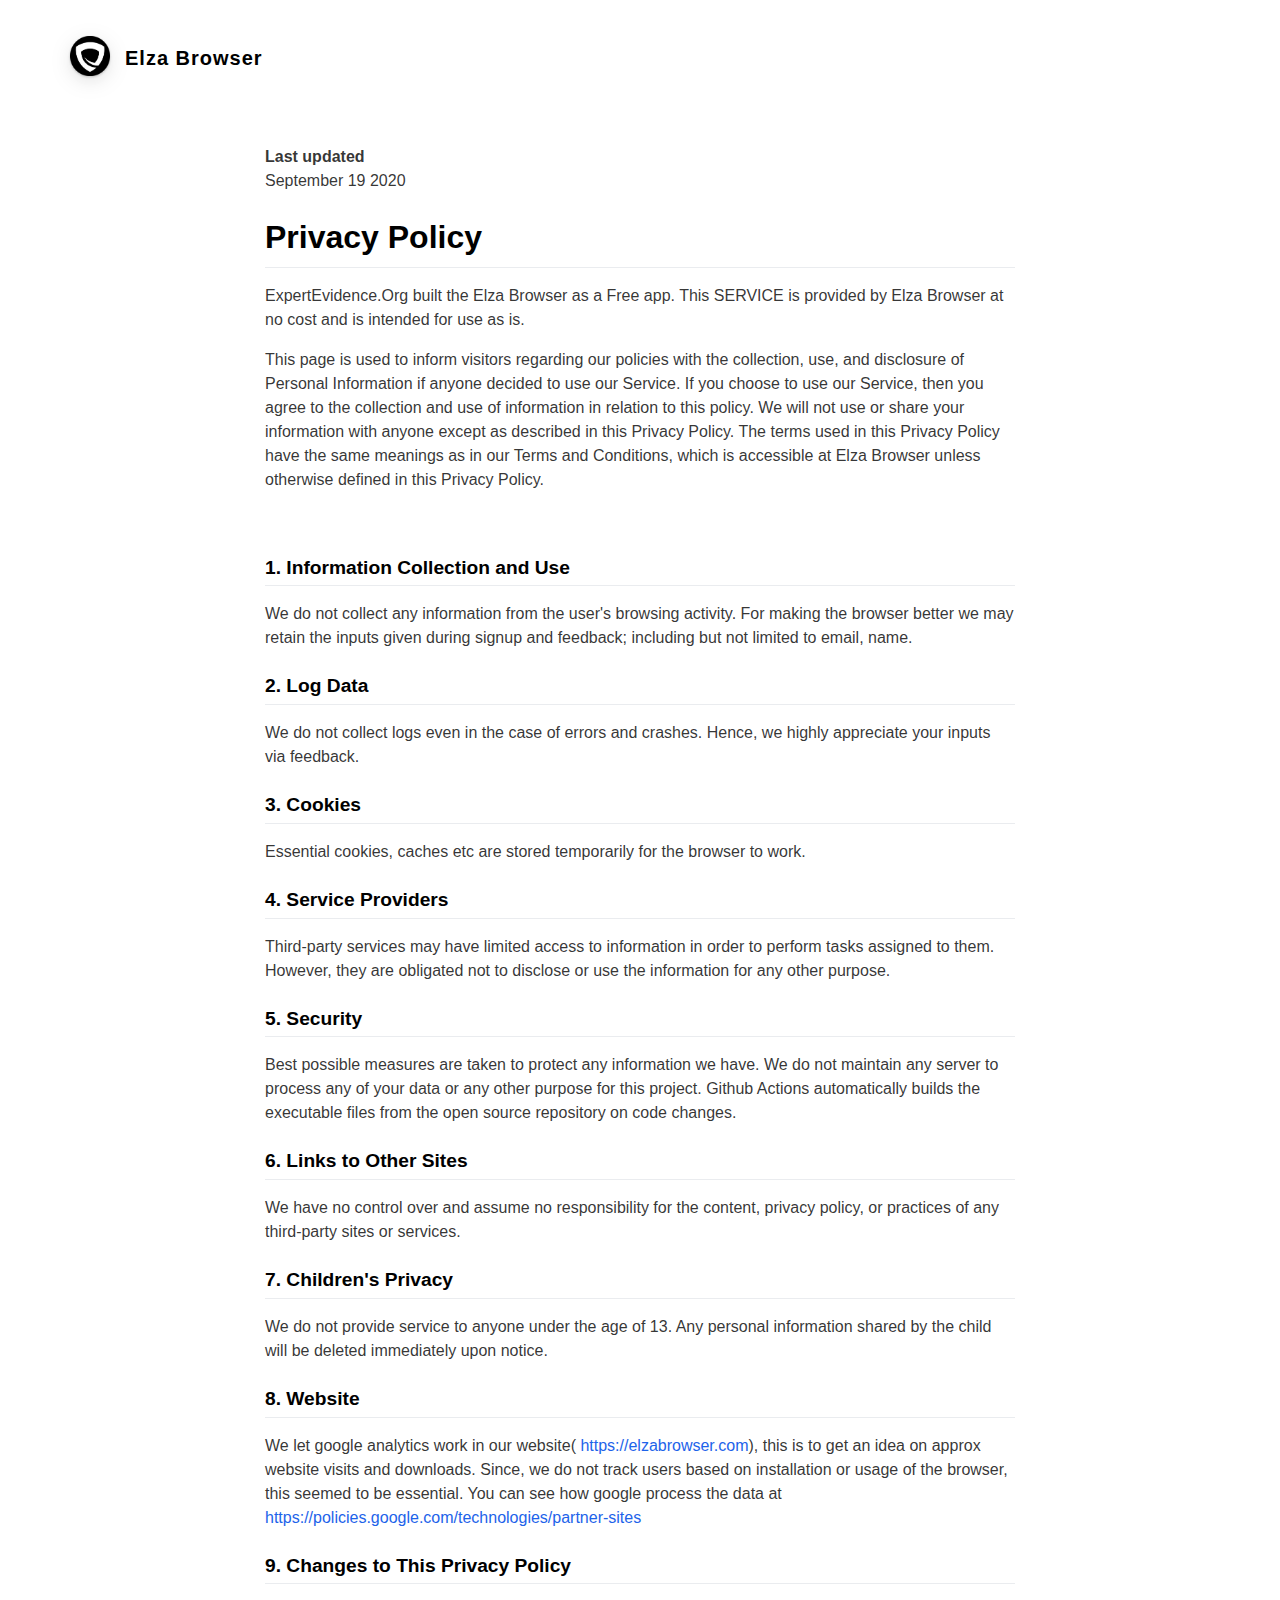
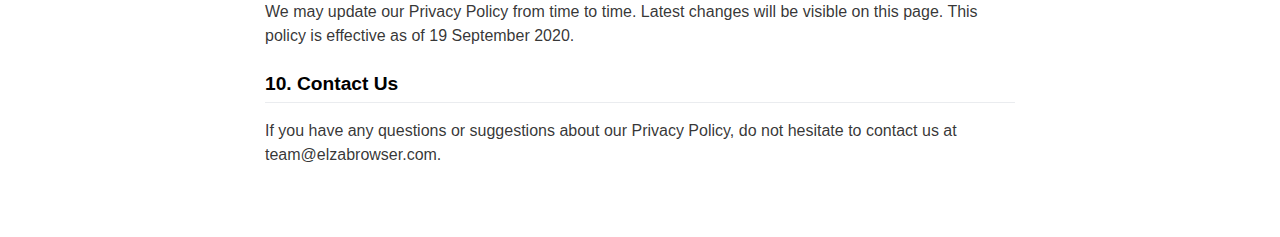
==== commit 85363784: "updated privacy policy" ====
--- a/privacypolicy.html
+++ b/privacypolicy.html
@@ -428,22 +428,25 @@
                 <p>We do not collect logs even in the case of errors and crashes. Hence, we highly appreciate your
                     inputs via feedback.</p>
                 <h2>3. Cookies</h2>
-                <p>We do not store any cookies.</p>
+                <p>Essential cookies, caches etc are stored temporarily for the browser to work.</p>
                 <h2>4. Service Providers</h2>
                 <p>Third-party services may have limited access to information in order to perform tasks assigned to
                     them. However, they are obligated not to disclose or use the information for any other purpose.</p>
                 <h2>5. Security</h2>
-                <p>Best possible measures are taken to protect any information we have.</p>
+                <p>Best possible measures are taken to protect any information we have. We do not maintain any server to process any of your data or any other purpose for this project. Github Actions automatically builds the executable files from the open source repository on code changes.
+                </p>
                 <h2>6. Links to Other Sites</h2>
                 <p>We have no control over and assume no responsibility for the content, privacy policy, or practices of
                     any third-party sites or services.</p>
                 <h2>7. Children's Privacy</h2>
                 <p>We do not provide service to anyone under the age of 13. Any personal information shared by the child
                     will be deleted immediately upon notice.</p>
-                <h2>8. Changes to This Privacy Policy</h2>
+                    <h2>8. Website</h2>
+                <p>We let google analytics work in our website(<a href="https://elzabrowser.com"> https://elzabrowser.com</a>), this is to get an idea on approx website visits and downloads. Since, we do not track users based on installation or usage of the browser, this seemed to be essential. You can see how google process the data at <a href="https://policies.google.com/technologies/partner-sites">https://policies.google.com/technologies/partner-sites</a></p>
+                <h2>9. Changes to This Privacy Policy</h2>
                 <p>We may update our Privacy Policy from time to time. Latest changes will be visible on this page. This
                     policy is effective as of 19 September 2020.</p>
-                <h2>9. Contact Us</h2>
+                <h2>10. Contact Us</h2>
                 <p>If you have any questions or suggestions about our Privacy Policy, do not hesitate to contact us at
                     team@elzabrowser.com.</p>
             </article>
